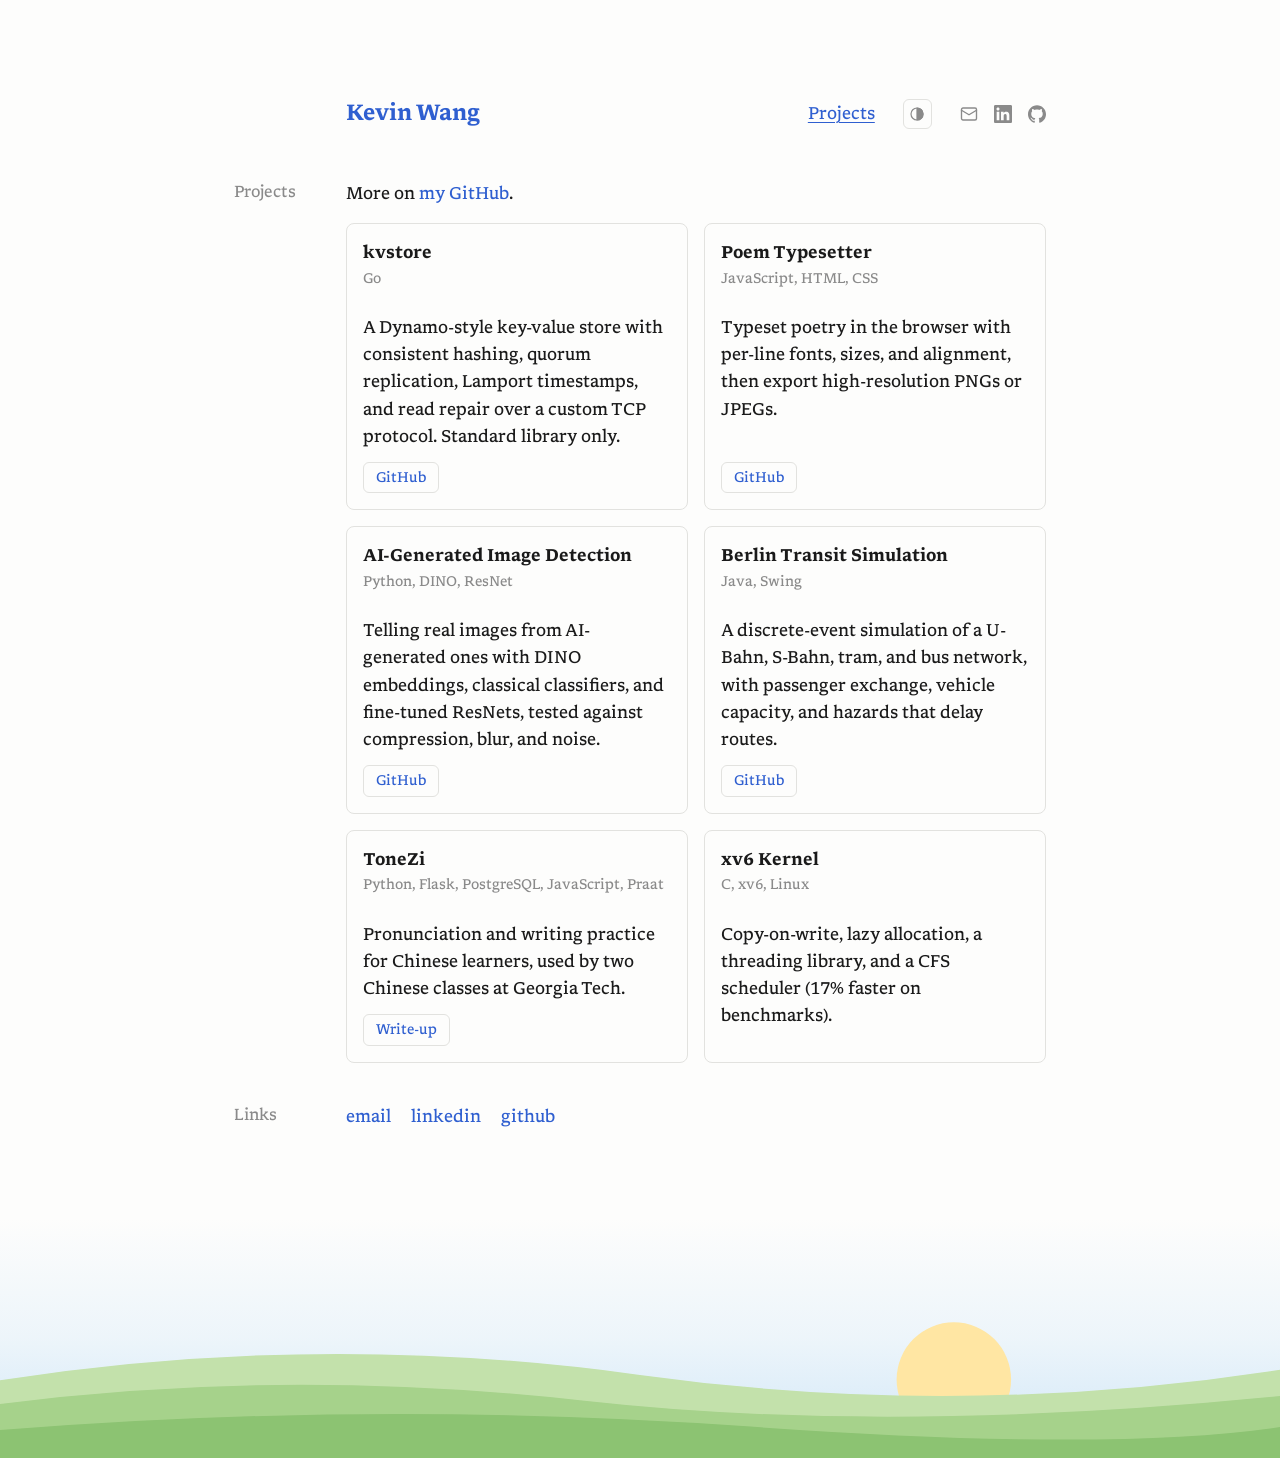
==== projects/index.html @ 03b76a8b "Add ToneZi project write-up page and link it from projects" ====
<!doctype html>
<html lang="en">
<head>
  <meta charset="utf-8">
  <meta name="viewport" content="width=device-width, initial-scale=1">
  <title>Projects · Kevin Wang</title>
  <meta name="description" content="Kevin Wang — CS + Math at Georgia Tech. Distributed systems, operating systems, and ML.">
  <link rel="preload" href="/fonts/Libron-Regular.ttf" as="font" type="font/ttf" crossorigin>
  <!-- Tab icon: sun in a sky, matching the scene at the bottom. script.js swaps it with the theme picker. -->
  <link rel="icon" type="image/svg+xml" href="/favicon-light.svg" media="(prefers-color-scheme: light)">
  <link rel="icon" type="image/svg+xml" href="/favicon-dark.svg" media="(prefers-color-scheme: dark)">
  <link rel="stylesheet" href="/style.css?v=14">
  <script>
    (function () {
      var t = null;
      try { t = localStorage.getItem("theme"); } catch (e) {}
      if (t !== "light" && t !== "dark") t = matchMedia("(prefers-color-scheme: dark)").matches ? "dark" : "light"; // auto
      document.documentElement.dataset.theme = t;
    })();
  </script>
  <!-- Umami analytics: replace YOUR-WEBSITE-ID with the ID from your Umami dashboard -->
  <script defer src="https://cloud.umami.is/script.js" data-website-id="YOUR-WEBSITE-ID"></script>
</head>
<body>
  <svg width="0" height="0" style="position:absolute" aria-hidden="true">
    <symbol id="icon-light" viewBox="0 0 24 24"><circle cx="12" cy="12" r="4"/><path d="M12 2v2M12 20v2M4.93 4.93l1.41 1.41M17.66 17.66l1.41 1.41M2 12h2M20 12h2M4.93 19.07l1.41-1.41M17.66 6.34l1.41-1.41"/></symbol>
    <symbol id="icon-dark" viewBox="0 0 24 24"><path d="M21 12.8A9 9 0 1 1 11.2 3a7 7 0 0 0 9.8 9.8z"/></symbol>
    <symbol id="icon-auto" viewBox="0 0 24 24"><circle cx="12" cy="12" r="9"/><path d="M12 3a9 9 0 0 1 0 18z" fill="currentColor"/></symbol>
    <symbol id="icon-check" viewBox="0 0 24 24"><path d="M20 6 9 17l-5-5"/></symbol>
  </svg>
  <main>
    <header>
      <h1><a href="/">Kevin Wang</a></h1>
      <div class="header-right">
        <a class="nav-link" href="/projects/" aria-current="page">Projects</a>
        <div class="theme-dropdown">
          <button type="button" class="theme-toggle" aria-haspopup="true" aria-expanded="false"
                  aria-controls="theme-menu" aria-label="Change theme" title="Change theme">
            <svg class="icon"><use href="#icon-auto"/></svg>
          </button>
          <ul id="theme-menu" class="theme-menu" hidden>
            <li><button type="button" data-theme-value="light" data-umami-event="theme-light">
              <svg class="icon"><use href="#icon-light"/></svg><span>Light</span><svg class="icon check"><use href="#icon-check"/></svg>
            </button></li>
            <li><button type="button" data-theme-value="dark" data-umami-event="theme-dark">
              <svg class="icon"><use href="#icon-dark"/></svg><span>Dark</span><svg class="icon check"><use href="#icon-check"/></svg>
            </button></li>
            <li><button type="button" data-theme-value="auto" data-umami-event="theme-auto">
              <svg class="icon"><use href="#icon-auto"/></svg><span>Auto</span><svg class="icon check"><use href="#icon-check"/></svg>
            </button></li>
          </ul>
        </div>
        <nav class="icons">
          <a href="mailto:kevinwanggtswe@gmail.com" aria-label="Email" data-umami-event="email">
            <svg viewBox="0 0 24 24" fill="none" stroke="currentColor" stroke-width="1.8" stroke-linecap="round" stroke-linejoin="round"><rect x="2" y="4" width="20" height="16" rx="2"/><path d="m22 7-10 6L2 7"/></svg>
          </a>
          <a href="https://linkedin.com/in/kevin-wang-gt" aria-label="LinkedIn" data-umami-event="linkedin">
            <svg viewBox="0 0 24 24" fill="currentColor"><path d="M20.447 20.452h-3.554v-5.569c0-1.328-.027-3.037-1.852-3.037-1.853 0-2.136 1.445-2.136 2.939v5.667H9.351V9h3.414v1.561h.046c.477-.705 1.637-1.548 3.37-1.548 3.601 0 4.267 2.37 4.267 4.892v6.255zM5.337 7.433c-1.144 0-2.063-.926-2.063-2.065 0-1.138.92-2.063 2.063-2.063 1.14 0 2.064.925 2.064 2.063 0 1.139-.925 2.065-2.064 2.065zm1.782 13.019H3.555V9h3.564v11.452zM22.225 0H1.771C.792 0 0 .774 0 1.729v20.542C0 23.227.792 24 1.771 24h20.451C23.2 24 24 23.227 24 22.271V1.729C24 .774 23.2 0 22.222 0h.003z"/></svg>
          </a>
          <a href="https://github.com/kevinw93" aria-label="GitHub" data-umami-event="github">
            <svg viewBox="0 0 24 24" fill="currentColor"><path d="M12 .297c-6.63 0-12 5.373-12 12 0 5.303 3.438 9.8 8.205 11.385.6.113.82-.258.82-.577 0-.285-.01-1.04-.015-2.04-3.338.724-4.042-1.61-4.042-1.61C4.422 18.07 3.633 17.7 3.633 17.7c-1.087-.744.084-.729.084-.729 1.205.084 1.838 1.236 1.838 1.236 1.07 1.835 2.809 1.305 3.495.998.108-.776.417-1.305.76-1.605-2.665-.3-5.466-1.332-5.466-5.93 0-1.31.465-2.38 1.235-3.22-.135-.303-.54-1.523.105-3.176 0 0 1.005-.322 3.3 1.23.96-.267 1.98-.399 3-.405 1.02.006 2.04.138 3 .405 2.28-1.552 3.285-1.23 3.285-1.23.645 1.653.24 2.873.12 3.176.765.84 1.23 1.91 1.23 3.22 0 4.61-2.805 5.625-5.475 5.92.42.36.81 1.096.81 2.22 0 1.606-.015 2.896-.015 3.286 0 .315.21.69.825.57C20.565 22.092 24 17.592 24 12.297c0-6.627-5.373-12-12-12"/></svg>
          </a>
        </nav>
      </div>
    </header>

    <section>
      <h2>Projects</h2>
      <div>
        <p>More on <a href="https://github.com/kevinw93">my GitHub</a>.</p>
        <!-- To add a project, copy one <article> block. Leave out the buttons line if there's no public repo. -->
        <div class="project-grid">
          <article class="project-card">
            <h3>kvstore</h3>
            <p class="tech">Go</p>
            <p>A Dynamo-style key-value store with consistent hashing, quorum replication, Lamport timestamps, and read repair over a custom TCP protocol. Standard library only.</p>
            <p class="buttons"><a class="button" href="https://github.com/kevinw93/kvstore">GitHub</a></p>
          </article>
          <article class="project-card">
            <h3>Poem Typesetter</h3>
            <p class="tech">JavaScript, HTML, CSS</p>
            <p>Typeset poetry in the browser with per-line fonts, sizes, and alignment, then export high-resolution PNGs or JPEGs.</p>
            <p class="buttons"><a class="button" href="https://github.com/kevinw93/poem-typesetter">GitHub</a></p>
          </article>
          <article class="project-card">
            <h3>AI-Generated Image Detection</h3>
            <p class="tech">Python, DINO, ResNet</p>
            <p>Telling real images from AI-generated ones with DINO embeddings, classical classifiers, and fine-tuned ResNets, tested against compression, blur, and noise.</p>
            <p class="buttons"><a class="button" href="https://github.com/kevinw93/ML4641">GitHub</a></p>
          </article>
          <article class="project-card">
            <h3>Berlin Transit Simulation</h3>
            <p class="tech">Java, Swing</p>
            <p>A discrete-event simulation of a U-Bahn, S-Bahn, tram, and bus network, with passenger exchange, vehicle capacity, and hazards that delay routes.</p>
            <p class="buttons"><a class="button" href="https://github.com/kevinw93/Berlin-Public-Transport-Simulation">GitHub</a></p>
          </article>
          <article class="project-card">
            <h3>ToneZi</h3>
            <p class="tech">Python, Flask, PostgreSQL, JavaScript, Praat</p>
            <p>Pronunciation and writing practice for Chinese learners, used by two Chinese classes at Georgia Tech.</p>
            <p class="buttons"><a class="button" href="/projects/tonezi/">Write-up</a></p>
          </article>
          <article class="project-card">
            <h3>xv6 Kernel</h3>
            <p class="tech">C, xv6, Linux</p>
            <p>Copy-on-write, lazy allocation, a threading library, and a CFS scheduler (17% faster on benchmarks).</p>
          </article>
        </div>
      </div>
    </section>

    <section>
      <h2>Links</h2>
      <p class="links">
        <a href="mailto:kevinwanggtswe@gmail.com" data-umami-event="email">email</a>
        <a href="https://linkedin.com/in/kevin-wang-gt" data-umami-event="linkedin">linkedin</a>
        <a href="https://github.com/kevinw93" data-umami-event="github">github</a>
      </p>
    </section>
  </main>

  <!-- Decorative pasture scene: hand-drawn with basic SVG shapes. The sky fades to transparent at the top. Colors come from CSS variables (--sky, --sun, etc.). -->
  <footer class="scene" aria-hidden="true">
    <svg viewBox="0 0 1440 260" preserveAspectRatio="xMidYMax slice">
      <defs>
        <linearGradient id="sky" x1="0" y1="0" x2="0" y2="1">
          <stop offset="0" style="stop-color: var(--sky)" stop-opacity="0"/>
          <stop offset="0.5" style="stop-color: var(--sky)" stop-opacity="0.35"/>
          <stop offset="1" style="stop-color: var(--sky)" stop-opacity="1"/>
        </linearGradient>
      </defs>
      <rect width="1440" height="260" fill="url(#sky)"/>
      <circle class="sun" cx="1060" cy="175" r="62"/>
      <path class="hill-back" d="M0 180 Q 360 120 720 170 T 1440 160 V260 H0 Z"/>
      <path class="hill-mid" d="M0 205 Q 320 160 660 198 T 1440 190 V260 H0 Z"/>
      <path class="hill-front" d="M0 232 Q 420 196 840 226 T 1440 222 V260 H0 Z"/>
    </svg>
    <p class="scene-quote"><span>Tomorrow to fresh woods, and pastures new.</span></p>
  </footer>

  <script src="/script.js?v=14"></script>
</body>
</html>
---- style.css ----
/* Libron by Nico Verbruggen, SIL Open Font License 1.1 (see fonts/OFL.txt) */
@font-face {
  font-family: "Libron";
  src: url("fonts/Libron-Regular.ttf") format("truetype");
  font-weight: 400; font-style: normal; font-display: swap;
}
@font-face {
  font-family: "Libron";
  src: url("fonts/Libron-Italic.ttf") format("truetype");
  font-weight: 400; font-style: italic; font-display: swap;
}
@font-face {
  font-family: "Libron";
  src: url("fonts/Libron-Bold.ttf") format("truetype");
  font-weight: 700; font-style: normal; font-display: swap;
}

:root {
  --bg: #fdfdfc;
  --fg: #1a1a1a;
  --muted: #8a8a8a;
  --accent: #2f5fd0;
  --border: #e2e2df;
  --hover: #f1f1ee;
  --sky: #cfe6f7;
  --sun: #ffe6a3;
  --hill-1: #c3e1ab;
  --hill-2: #a6d28b;
  --hill-3: #8cc372;
  --quote: #ffffff;
  --label-w: 7rem;
}

/* dark theme: set by the toggle (data-theme), or by the system setting if JS is off */
:root[data-theme="dark"] {
  --bg: #111;
  --fg: #e6e6e6;
  --muted: #777;
  --accent: #8aa8ff;
  --border: #2c2c2c;
  --hover: #1c1c1c;
  --sky: #1d2b47;
  --sun: #e8e3c8;
  --hill-1: #2c4630;
  --hill-2: #253e29;
  --hill-3: #1f3522;
  --quote: #e6e6e6;
}
@media (prefers-color-scheme: dark) {
  :root:not([data-theme]) {
    --bg: #111;
    --fg: #e6e6e6;
    --muted: #777;
    --accent: #8aa8ff;
    --border: #2c2c2c;
    --hover: #1c1c1c;
    --sky: #1d2b47;
    --sun: #e8e3c8;
    --hill-1: #2c4630;
    --hill-2: #253e29;
    --hill-3: #1f3522;
    --quote: #e6e6e6;
  }
}
:root[data-theme="dark"] { color-scheme: dark; }

* { box-sizing: border-box; margin: 0; padding: 0; }

body {
  background: var(--bg);
  color: var(--fg);
  font: 17px/1.6 "Libron", Georgia, serif;
  -webkit-font-smoothing: antialiased;
}

main {
  max-width: 860px;
  margin: 0 auto;
  padding: 6rem 1.5rem;
}

header {
  display: flex;
  justify-content: space-between;
  align-items: center;
  margin-bottom: 3rem;
  padding-left: var(--label-w);
}

.header-right { display: flex; align-items: center; gap: 1.75rem; }

/* theme picker: bordered icon button + Light / Dark / Auto menu */
.theme-dropdown { position: relative; display: flex; }
.icon {
  width: 16px; height: 16px;
  fill: none; stroke: currentColor; stroke-width: 1.8;
  stroke-linecap: round; stroke-linejoin: round;
  flex-shrink: 0;
}
.theme-toggle {
  display: flex;
  align-items: center;
  padding: 0.35rem;
  background: none;
  color: var(--muted);
  border: 1px solid var(--border);
  border-radius: 6px;
  cursor: pointer;
}
.theme-toggle:hover, .theme-toggle[aria-expanded="true"] { color: var(--fg); background: var(--hover); }
.theme-menu {
  position: absolute;
  right: 0;
  top: calc(100% + 0.4rem);
  z-index: 10;
  min-width: 8.5rem;
  padding: 0.25rem;
  list-style: none;
  background: var(--bg);
  border: 1px solid var(--border);
  border-radius: 8px;
  box-shadow: 0 6px 16px rgba(0, 0, 0, 0.12);
}
.theme-menu li + li { margin-top: 0; }
.theme-menu button {
  display: flex;
  align-items: center;
  gap: 0.6rem;
  width: 100%;
  padding: 0.4rem 0.6rem;
  background: none;
  color: var(--fg);
  border: 0;
  border-radius: 6px;
  font: inherit;
  font-size: 0.95rem;
  text-align: left;
  cursor: pointer;
}
.theme-menu button:hover { background: var(--hover); }
.theme-menu button[aria-pressed="true"] { font-weight: 700; }
.theme-menu .check { margin-left: auto; visibility: hidden; }
.theme-menu button[aria-pressed="true"] .check { visibility: visible; }
:root:not([data-theme]) .theme-dropdown { display: none; } /* no JS: hide the picker */

.icons { display: flex; gap: 1rem; }
.icons a { color: var(--muted); display: flex; }
.icons a:hover { color: var(--fg); }
.icons svg { width: 18px; height: 18px; }

h1 { font-size: 1.4rem; font-weight: 700; }

section {
  display: grid;
  grid-template-columns: var(--label-w) 1fr;
  margin-bottom: 2.5rem;
}

h2 {
  font-size: 1rem;
  font-weight: 400;
  color: var(--muted);
}

ul { list-style: none; }
li + li { margin-top: 1.1rem; }

.row {
  display: flex;
  justify-content: space-between;
  gap: 1rem;
}

b { font-weight: 700; }

.date {
  color: var(--muted);
  white-space: nowrap;
}

li p { color: var(--muted); }

a {
  color: var(--accent);
  text-decoration: none;
}
a:hover { text-decoration: underline; }

.links a + a { margin-left: 1rem; }

/* header: name + Projects link use the link color */
h1 a, .nav-link { color: var(--accent); }
.nav-link[aria-current="page"] { text-decoration: underline; text-underline-offset: 3px; }

/* projects page */
.project-grid {
  display: grid;
  grid-template-columns: repeat(auto-fill, minmax(14rem, 1fr));
  gap: 1rem;
  margin-top: 1rem;
}
.project-card {
  display: flex;
  flex-direction: column;
  padding: 1rem;
  border: 1px solid var(--border);
  border-radius: 8px;
}
.project-card h3 { font-size: 1.05rem; }
.project-card .tech { color: var(--muted); font-size: 0.9rem; margin: 0 0 0.5rem; }
.project-card .buttons { margin-top: auto; padding-top: 0.75rem; }
.button {
  display: inline-block;
  padding: 0.2rem 0.75rem;
  border: 1px solid var(--border);
  border-radius: 6px;
  font-size: 0.9rem;
}
.button:hover { background: var(--hover); text-decoration: none; }

/* expandable work experiences: click the row, body slides open */
.exps .exp + .exp { margin-top: 0.4rem; }
.exp-head {
  display: block;
  width: calc(100% + 1.2rem);
  margin: 0 -0.6rem;
  padding: 0.5rem 0.6rem;
  font: inherit;
  color: inherit;
  text-align: left;
  background: none;
  border: 0;
  border-radius: 6px;
  cursor: pointer;
  transition: background-color 0.2s ease;
}
.exp-head:hover { background: var(--hover); }
/* company logos: just outside the row's right edge, so dates and arrows stay aligned with Research */
.exp { position: relative; }
.exp-logo {
  position: absolute;
  top: calc(0.5rem + 7px); /* centered on the two-line row header */
  left: calc(100% + 1.25rem);
  width: 2.5rem;
  height: 2.5rem;
  padding: 3px;
  object-fit: contain;
  background: #fff;
  border: 1px solid var(--border);
  border-radius: 8px;
}
.exp-logo[src$="aws.png"] { padding: 0; object-fit: cover; } /* the AWS icon has its own grey background */
/* not enough room beside the column: put the logo inside the row instead */
@media (max-width: 1000px) {
  .exp-head:has(.exp-logo) { display: grid; grid-template-columns: 1fr auto; align-items: center; gap: 1rem; }
  .exp-logo { position: static; }
}
.exp-head:focus-visible { outline: 2px solid var(--accent); outline-offset: 2px; }
.exp-title {
  display: flex;
  justify-content: space-between;
  align-items: center;
  gap: 1rem;
  color: var(--muted);
}
.exp-head:hover .exp-title { color: var(--fg); }
.chev {
  width: 22px; height: 22px; flex-shrink: 0;
  fill: none; stroke: var(--accent); stroke-width: 2.2; stroke-linecap: round; stroke-linejoin: round;
  transition: transform 0.3s ease;
}
.exp-head[aria-expanded="true"] .chev { transform: rotate(180deg); }
.exp-body {
  display: grid;
  grid-template-rows: 0fr;
  opacity: 0;
  transition: grid-template-rows 0.35s ease, opacity 0.35s ease;
}
.exp-body > div { overflow: hidden; }
.exp-body p { padding-top: 0.75rem; color: var(--fg); }
section:has(.exps) h2 { padding-top: 0.5rem; } /* line up with the padded rows */
.exp-body p + p { margin-top: 0; }
.exp-head[aria-expanded="true"] + .exp-body { grid-template-rows: 1fr; opacity: 1; }
.exp-body > div > :last-child { padding-bottom: 0.5rem; }
:root:not([data-theme]) .exp-body { grid-template-rows: 1fr; opacity: 1; } /* no JS: show everything */
:root:not([data-theme]) .chev { display: none; }
@media (prefers-reduced-motion: reduce) {
  .exp-body, .chev { transition: none; }
}

/* pasture scene at the bottom of every page */
body { min-height: 100vh; display: flex; flex-direction: column; }
main { flex: 1; width: 100%; }
.scene { position: relative; display: block; height: 240px; margin-top: -3rem; pointer-events: none; }
.scene svg { display: block; width: 100%; height: 100%; }
.scene .sun { fill: var(--sun); }
.scene .hill-back { fill: var(--hill-1); }
.scene .hill-mid { fill: var(--hill-2); }
.scene .hill-front { fill: var(--hill-3); }
/* Milton, "Lycidas": hidden until you hover the bottom strip of the hills.
   The text sits under the front hill's peak (x = 458 of the 1440-wide viewBox).
   The SVG uses "xMidYMax slice", so that point is at min(31.81%, 50% - 242px);
   max(11rem, ...) keeps it on screen on phones, where the peak is cropped off. */
.scene-quote {
  position: absolute;
  inset: auto 0 0 0;
  height: 2.75rem;
  pointer-events: auto;
}
.scene-quote span {
  position: absolute;
  top: 50%;
  left: max(11rem, min(31.81%, calc(50% - 242px)));
  transform: translate(-50%, -50%);
  white-space: nowrap;
  font-style: italic;
  color: var(--quote);
  opacity: 0;
  transition: opacity 0.8s ease;
}
.scene-quote:hover span { opacity: 0.35; }
@media (prefers-reduced-motion: reduce) { .scene-quote span { transition: none; } }

/* Small Zeus2Q: his head bobs up from behind "System Technology Works" when you hover that row.
   .peek-window clips him at the top of the text, so he looks like he's behind it. */
.exp-head { isolation: isolate; } /* keeps Zeus above the row's hover background but behind its text */
.peek { position: relative; }
.peek-window {
  position: absolute;
  right: 0.9em;
  bottom: 62%;
  width: 72px;
  height: 32px;
  overflow: hidden;
  z-index: -1;
  pointer-events: none;
}
.peek-window img {
  display: block;
  width: 72px;
  transform: translateY(32px);
  transition: transform 0.45s cubic-bezier(.3, 1.4, .5, 1);
}
.exp-head:hover .peek-window img,
.exp-head:focus-visible .peek-window img { transform: translateY(1px) rotate(-6deg); }

/* Big Zeus2Q: leans out from the left edge of the expanded paragraphs whenever they're open.
   .robot-window spans the text's height and ends at its left edge, so he's clipped there.
   It lives inside .exp-body, so he fades in and out with the text. */
.exp-body { position: relative; }
.robot-window {
  position: absolute;
  top: 0.75rem;
  bottom: 0;
  right: calc(100% + 6px); /* small gap before the text */
  width: 110px;
  overflow: hidden;
  pointer-events: none;
  /* fade him out toward the text instead of a hard edge */
  -webkit-mask-image: linear-gradient(to right, #000 62%, transparent 100%);
  mask-image: linear-gradient(to right, #000 62%, transparent 100%);
}
.robot-window img {
  position: absolute;
  top: 0;
  left: 0;
  width: 200px;
  max-width: none;
  transform: translateX(110px);
  transform-origin: 60% 30%;
  transition: transform 0.6s cubic-bezier(.3, 1.3, .5, 1) 0.1s;
}
.exp-head[aria-expanded="true"] + .exp-body .robot-window img { transform: translateX(-12px) rotate(-8deg); }
:root:not([data-theme]) .robot-window img { transform: translateX(-12px) rotate(-8deg); } /* no JS: text is open */
@media (max-width: 560px) { .robot-window { display: none; } } /* no room left of the text on phones */
@media (prefers-reduced-motion: reduce) { .peek-window img, .robot-window img { transition: none; } }

@media (max-width: 560px) {
  main { padding: 3rem 1.25rem; }
  header { padding-left: 0; }
  section { grid-template-columns: 1fr; }
  h2 { margin-bottom: 0.5rem; }
}

section p + p { margin-top: 1rem; }
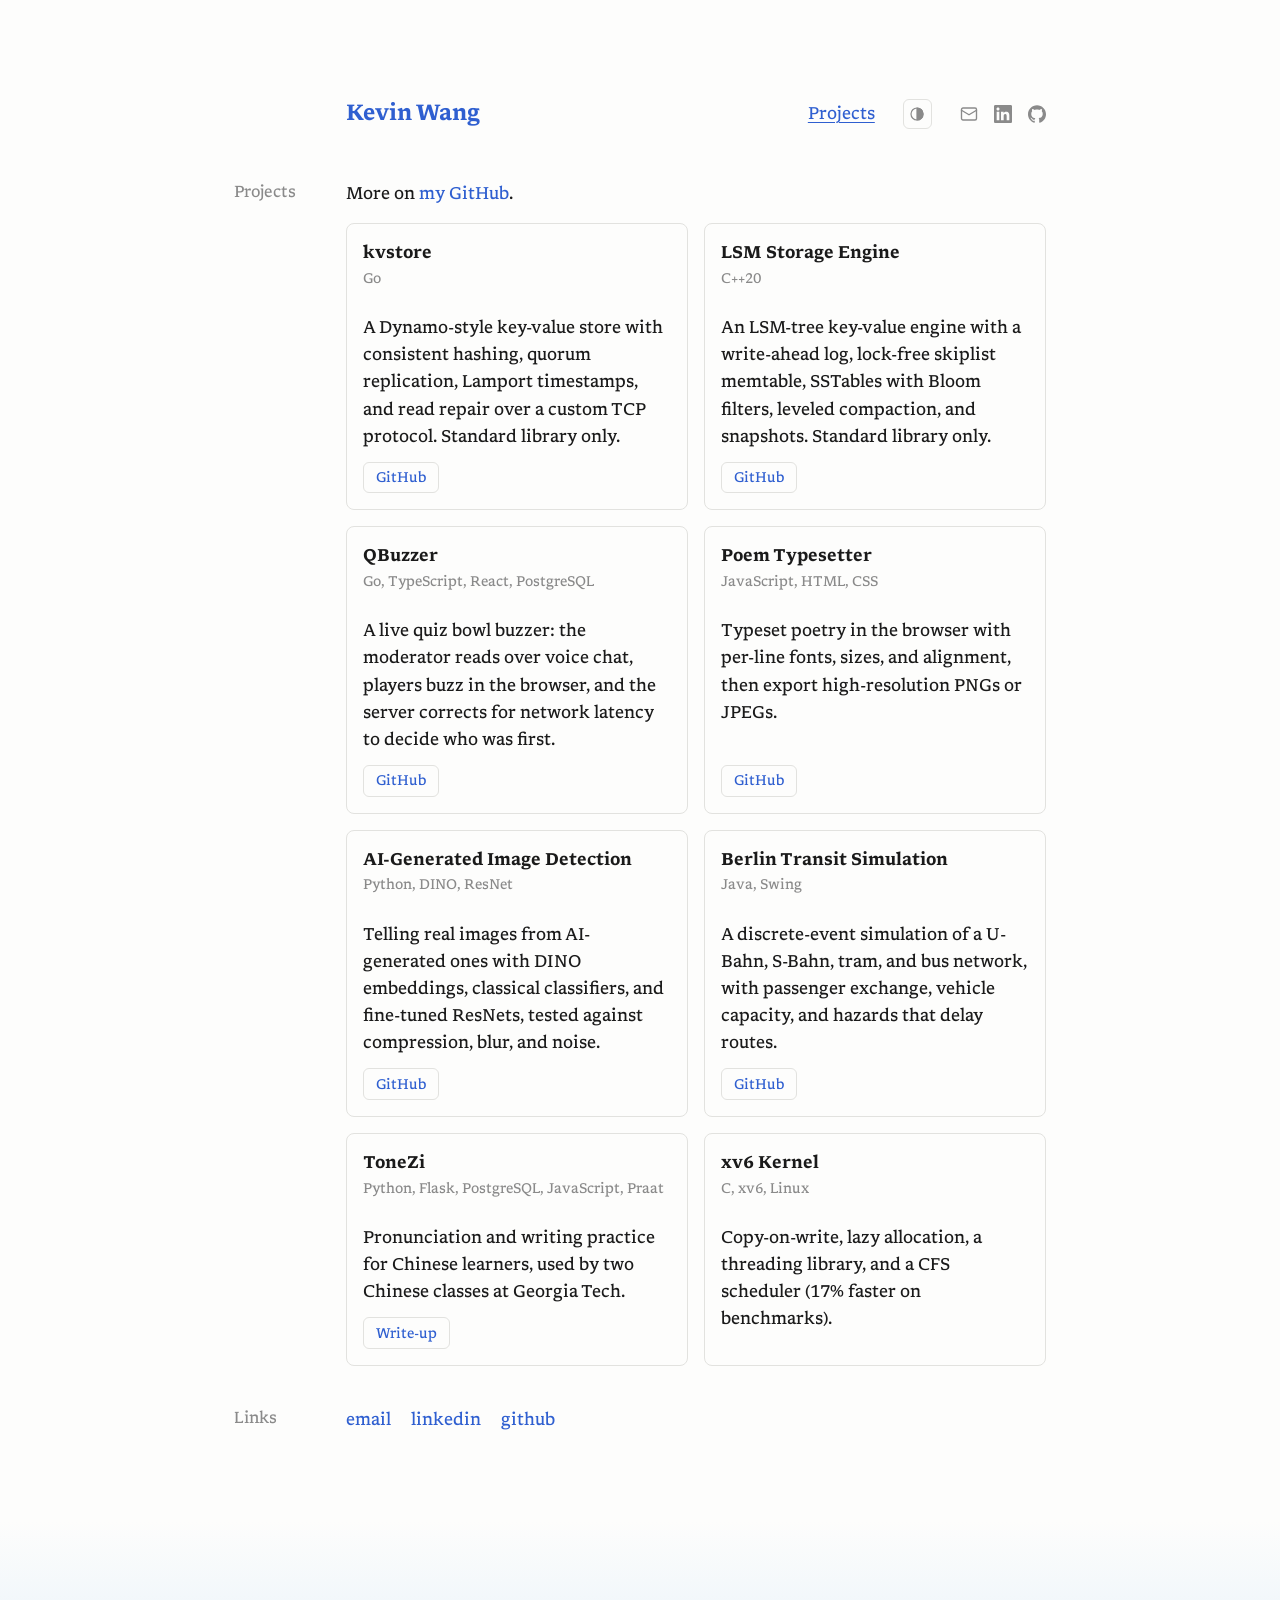
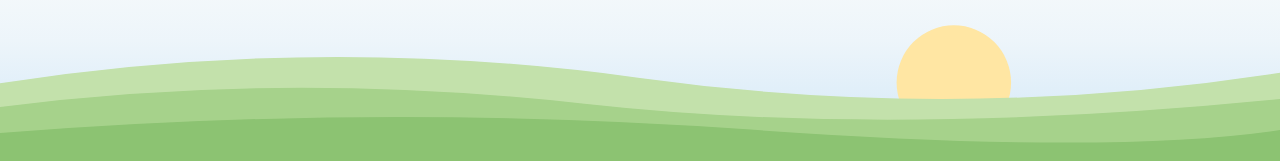
==== commit 24d6458c: "Add LSM engine and QBuzzer projects, final Robotarium text, remove footer quote" ====
--- a/projects/index.html
+++ b/projects/index.html
@@ -9,7 +9,7 @@
   <!-- Tab icon: sun in a sky, matching the scene at the bottom. script.js swaps it with the theme picker. -->
   <link rel="icon" type="image/svg+xml" href="/favicon-light.svg" media="(prefers-color-scheme: light)">
   <link rel="icon" type="image/svg+xml" href="/favicon-dark.svg" media="(prefers-color-scheme: dark)">
-  <link rel="stylesheet" href="/style.css?v=14">
+  <link rel="stylesheet" href="/style.css?v=15">
   <script>
     (function () {
       var t = null;
@@ -77,6 +77,18 @@
             <p class="buttons"><a class="button" href="https://github.com/kevinw93/kvstore">GitHub</a></p>
           </article>
           <article class="project-card">
+            <h3>LSM Storage Engine</h3>
+            <p class="tech">C++20</p>
+            <p>An LSM-tree key-value engine with a write-ahead log, lock-free skiplist memtable, SSTables with Bloom filters, leveled compaction, and snapshots. Standard library only.</p>
+            <p class="buttons"><a class="button" href="https://github.com/kevinw93/lsm-database">GitHub</a></p>
+          </article>
+          <article class="project-card">
+            <h3>QBuzzer</h3>
+            <p class="tech">Go, TypeScript, React, PostgreSQL</p>
+            <p>A live quiz bowl buzzer: the moderator reads over voice chat, players buzz in the browser, and the server corrects for network latency to decide who was first.</p>
+            <p class="buttons"><a class="button" href="https://github.com/kevinw93/QBuzzer">GitHub</a></p>
+          </article>
+          <article class="project-card">
             <h3>Poem Typesetter</h3>
             <p class="tech">JavaScript, HTML, CSS</p>
             <p>Typeset poetry in the browser with per-line fonts, sizes, and alignment, then export high-resolution PNGs or JPEGs.</p>
@@ -135,9 +147,8 @@
       <path class="hill-mid" d="M0 205 Q 320 160 660 198 T 1440 190 V260 H0 Z"/>
       <path class="hill-front" d="M0 232 Q 420 196 840 226 T 1440 222 V260 H0 Z"/>
     </svg>
-    <p class="scene-quote"><span>Tomorrow to fresh woods, and pastures new.</span></p>
   </footer>
 
-  <script src="/script.js?v=14"></script>
+  <script src="/script.js?v=15"></script>
 </body>
 </html>
--- a/style.css
+++ b/style.css
@@ -27,7 +27,6 @@
   --hill-1: #c3e1ab;
   --hill-2: #a6d28b;
   --hill-3: #8cc372;
-  --quote: #ffffff;
   --label-w: 7rem;
 }
 
@@ -44,7 +43,6 @@
   --hill-1: #2c4630;
   --hill-2: #253e29;
   --hill-3: #1f3522;
-  --quote: #e6e6e6;
 }
 @media (prefers-color-scheme: dark) {
   :root:not([data-theme]) {
@@ -59,12 +57,17 @@
     --hill-1: #2c4630;
     --hill-2: #253e29;
     --hill-3: #1f3522;
-    --quote: #e6e6e6;
   }
 }
 :root[data-theme="dark"] { color-scheme: dark; }
 
 * { box-sizing: border-box; margin: 0; padding: 0; }
+
+/* Overscroll ("rubber band") areas show the root element's background, not the body's.
+   script.js adds .overscroll-bottom near the bottom of the page so dragging past the hills
+   reveals more green instead of the page color. */
+html { background-color: var(--bg); }
+html.overscroll-bottom { background-color: var(--hill-3); }
 
 body {
   background: var(--bg);
@@ -291,35 +294,12 @@
 /* pasture scene at the bottom of every page */
 body { min-height: 100vh; display: flex; flex-direction: column; }
 main { flex: 1; width: 100%; }
-.scene { position: relative; display: block; height: 240px; margin-top: -3rem; pointer-events: none; }
+.scene { display: block; height: 240px; margin-top: -3rem; pointer-events: none; }
 .scene svg { display: block; width: 100%; height: 100%; }
 .scene .sun { fill: var(--sun); }
 .scene .hill-back { fill: var(--hill-1); }
 .scene .hill-mid { fill: var(--hill-2); }
 .scene .hill-front { fill: var(--hill-3); }
-/* Milton, "Lycidas": hidden until you hover the bottom strip of the hills.
-   The text sits under the front hill's peak (x = 458 of the 1440-wide viewBox).
-   The SVG uses "xMidYMax slice", so that point is at min(31.81%, 50% - 242px);
-   max(11rem, ...) keeps it on screen on phones, where the peak is cropped off. */
-.scene-quote {
-  position: absolute;
-  inset: auto 0 0 0;
-  height: 2.75rem;
-  pointer-events: auto;
-}
-.scene-quote span {
-  position: absolute;
-  top: 50%;
-  left: max(11rem, min(31.81%, calc(50% - 242px)));
-  transform: translate(-50%, -50%);
-  white-space: nowrap;
-  font-style: italic;
-  color: var(--quote);
-  opacity: 0;
-  transition: opacity 0.8s ease;
-}
-.scene-quote:hover span { opacity: 0.35; }
-@media (prefers-reduced-motion: reduce) { .scene-quote span { transition: none; } }
 
 /* Small Zeus2Q: his head bobs up from behind "System Technology Works" when you hover that row.
    .peek-window clips him at the top of the text, so he looks like he's behind it. */
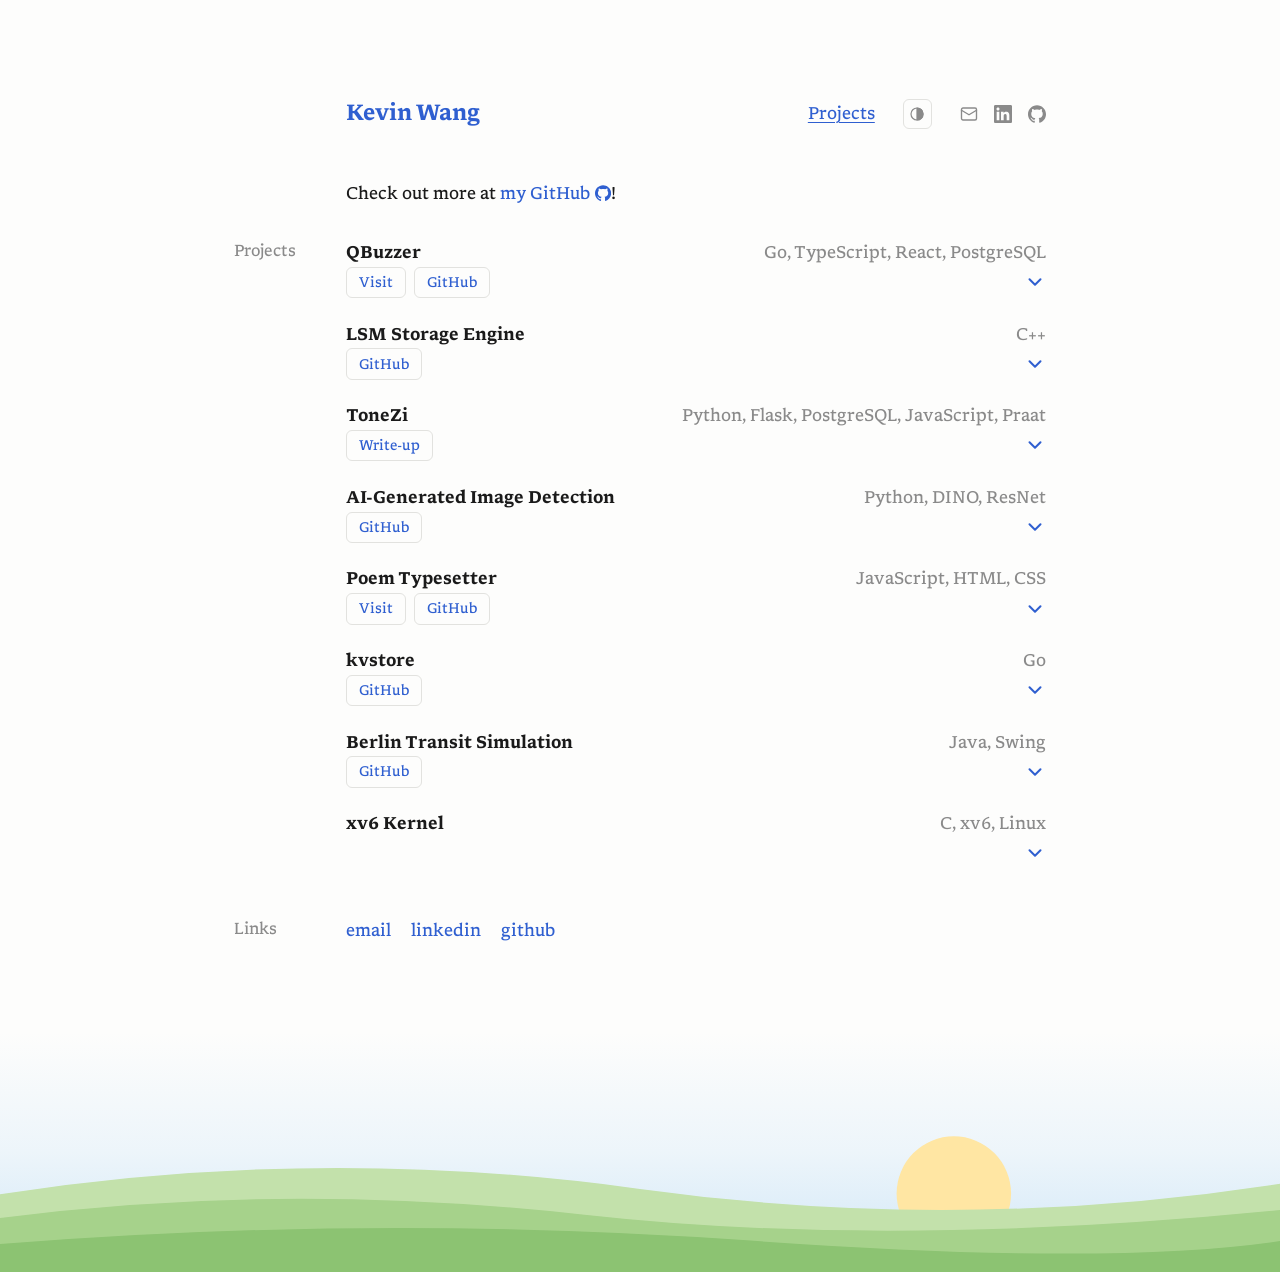
==== commit 2fbb44e0: "Projects page as expandable rows; host Poem Typesetter; QBuzzer live link - Projects use the same ex" ====
--- a/projects/index.html
+++ b/projects/index.html
@@ -9,7 +9,7 @@
   <!-- Tab icon: sun in a sky, matching the scene at the bottom. script.js swaps it with the theme picker. -->
   <link rel="icon" type="image/svg+xml" href="/favicon-light.svg" media="(prefers-color-scheme: light)">
   <link rel="icon" type="image/svg+xml" href="/favicon-dark.svg" media="(prefers-color-scheme: dark)">
-  <link rel="stylesheet" href="/style.css?v=15">
+  <link rel="stylesheet" href="/style.css?v=17">
   <script>
     (function () {
       var t = null;
@@ -64,60 +64,126 @@
       </div>
     </header>
 
+    <p class="page-intro">Check out more at <a class="gh-link" href="https://github.com/kevinw93" target="_blank" rel="noopener" data-umami-event="github">my GitHub<svg viewBox="0 0 24 24" fill="currentColor" aria-hidden="true"><path d="M12 .297c-6.63 0-12 5.373-12 12 0 5.303 3.438 9.8 8.205 11.385.6.113.82-.258.82-.577 0-.285-.01-1.04-.015-2.04-3.338.724-4.042-1.61-4.042-1.61C4.422 18.07 3.633 17.7 3.633 17.7c-1.087-.744.084-.729.084-.729 1.205.084 1.838 1.236 1.838 1.236 1.07 1.835 2.809 1.305 3.495.998.108-.776.417-1.305.76-1.605-2.665-.3-5.466-1.332-5.466-5.93 0-1.31.465-2.38 1.235-3.22-.135-.303-.54-1.523.105-3.176 0 0 1.005-.322 3.3 1.23.96-.267 1.98-.399 3-.405 1.02.006 2.04.138 3 .405 2.28-1.552 3.285-1.23 3.285-1.23.645 1.653.24 2.873.12 3.176.765.84 1.23 1.91 1.23 3.22 0 4.61-2.805 5.625-5.475 5.92.42.36.81 1.096.81 2.22 0 1.606-.015 2.896-.015 3.286 0 .315.21.69.825.57C20.565 22.092 24 17.592 24 12.297c0-6.627-5.373-12-12-12"/></svg></a>!</p>
+
     <section>
       <h2>Projects</h2>
       <div>
-        <p>More on <a href="https://github.com/kevinw93">my GitHub</a>.</p>
-        <!-- To add a project, copy one <article> block. Leave out the buttons line if there's no public repo. -->
-        <div class="project-grid">
-          <article class="project-card">
-            <h3>kvstore</h3>
-            <p class="tech">Go</p>
-            <p>A Dynamo-style key-value store with consistent hashing, quorum replication, Lamport timestamps, and read repair over a custom TCP protocol. Standard library only.</p>
-            <p class="buttons"><a class="button" href="https://github.com/kevinw93/kvstore">GitHub</a></p>
-          </article>
-          <article class="project-card">
-            <h3>LSM Storage Engine</h3>
-            <p class="tech">C++20</p>
-            <p>An LSM-tree key-value engine with a write-ahead log, lock-free skiplist memtable, SSTables with Bloom filters, leveled compaction, and snapshots. Standard library only.</p>
-            <p class="buttons"><a class="button" href="https://github.com/kevinw93/lsm-database">GitHub</a></p>
-          </article>
-          <article class="project-card">
-            <h3>QBuzzer</h3>
-            <p class="tech">Go, TypeScript, React, PostgreSQL</p>
-            <p>A live quiz bowl buzzer: the moderator reads over voice chat, players buzz in the browser, and the server corrects for network latency to decide who was first.</p>
-            <p class="buttons"><a class="button" href="https://github.com/kevinw93/QBuzzer">GitHub</a></p>
-          </article>
-          <article class="project-card">
-            <h3>Poem Typesetter</h3>
-            <p class="tech">JavaScript, HTML, CSS</p>
-            <p>Typeset poetry in the browser with per-line fonts, sizes, and alignment, then export high-resolution PNGs or JPEGs.</p>
-            <p class="buttons"><a class="button" href="https://github.com/kevinw93/poem-typesetter">GitHub</a></p>
-          </article>
-          <article class="project-card">
-            <h3>AI-Generated Image Detection</h3>
-            <p class="tech">Python, DINO, ResNet</p>
-            <p>Telling real images from AI-generated ones with DINO embeddings, classical classifiers, and fine-tuned ResNets, tested against compression, blur, and noise.</p>
-            <p class="buttons"><a class="button" href="https://github.com/kevinw93/ML4641">GitHub</a></p>
-          </article>
-          <article class="project-card">
-            <h3>Berlin Transit Simulation</h3>
-            <p class="tech">Java, Swing</p>
-            <p>A discrete-event simulation of a U-Bahn, S-Bahn, tram, and bus network, with passenger exchange, vehicle capacity, and hazards that delay routes.</p>
-            <p class="buttons"><a class="button" href="https://github.com/kevinw93/Berlin-Public-Transport-Simulation">GitHub</a></p>
-          </article>
-          <article class="project-card">
-            <h3>ToneZi</h3>
-            <p class="tech">Python, Flask, PostgreSQL, JavaScript, Praat</p>
-            <p>Pronunciation and writing practice for Chinese learners, used by two Chinese classes at Georgia Tech.</p>
-            <p class="buttons"><a class="button" href="/projects/tonezi/">Write-up</a></p>
-          </article>
-          <article class="project-card">
-            <h3>xv6 Kernel</h3>
-            <p class="tech">C, xv6, Linux</p>
-            <p>Copy-on-write, lazy allocation, a threading library, and a CFS scheduler (17% faster on benchmarks).</p>
-          </article>
-        </div>
+        <!-- To add a project, copy one <li class="exp proj"> block. Links go in .proj-links and stay visible when collapsed. -->
+        <ul class="exps">
+          <li class="exp proj">
+            <div class="proj-head">
+              <button type="button" class="exp-head" aria-expanded="false" aria-controls="proj-2">
+                <span class="row"><span><b>QBuzzer</b></span><span class="date">Go, TypeScript, React, PostgreSQL</span></span>
+                <span class="exp-title"><span></span><svg class="chev" viewBox="0 0 24 24" aria-hidden="true"><path d="m6 9 6 6 6-6"/></svg></span>
+              </button>
+              <span class="proj-links"><a class="button" href="https://qbuzzer-kevinw93.fly.dev/" data-umami-event="qbuzzer-visit">Visit</a><a class="button" href="https://github.com/kevinw93/QBuzzer">GitHub</a></span>
+            </div>
+            <div class="exp-body" id="proj-2">
+              <div>
+                <p>A live quiz bowl buzzer: the moderator reads over voice chat, players buzz in the browser, and the server corrects for network latency to decide who was first.</p>
+              </div>
+            </div>
+          </li>
+          <li class="exp proj">
+            <div class="proj-head">
+              <button type="button" class="exp-head" aria-expanded="false" aria-controls="proj-1">
+                <span class="row"><span><b>LSM Storage Engine</b></span><span class="date">C++</span></span>
+                <span class="exp-title"><span></span><svg class="chev" viewBox="0 0 24 24" aria-hidden="true"><path d="m6 9 6 6 6-6"/></svg></span>
+              </button>
+              <span class="proj-links"><a class="button" href="https://github.com/kevinw93/lsm-database">GitHub</a></span>
+            </div>
+            <div class="exp-body" id="proj-1">
+              <div>
+                <p>An LSM-tree key-value engine with a write-ahead log, lock-free skiplist memtable, SSTables with Bloom filters, leveled compaction, and snapshots. Standard library only.</p>
+              </div>
+            </div>
+          </li>
+          <li class="exp proj">
+            <div class="proj-head">
+              <button type="button" class="exp-head" aria-expanded="false" aria-controls="proj-6">
+                <span class="row"><span><b>ToneZi</b></span><span class="date">Python, Flask, PostgreSQL, JavaScript, Praat</span></span>
+                <span class="exp-title"><span></span><svg class="chev" viewBox="0 0 24 24" aria-hidden="true"><path d="m6 9 6 6 6-6"/></svg></span>
+              </button>
+              <span class="proj-links"><a class="button" href="/projects/tonezi/">Write-up</a></span>
+            </div>
+            <div class="exp-body" id="proj-6">
+              <div>
+                <p>Pronunciation and writing practice for Chinese learners, used by two Chinese classes at Georgia Tech.</p>
+              </div>
+            </div>
+          </li>
+          <li class="exp proj">
+            <div class="proj-head">
+              <button type="button" class="exp-head" aria-expanded="false" aria-controls="proj-4">
+                <span class="row"><span><b>AI-Generated Image Detection</b></span><span class="date">Python, DINO, ResNet</span></span>
+                <span class="exp-title"><span></span><svg class="chev" viewBox="0 0 24 24" aria-hidden="true"><path d="m6 9 6 6 6-6"/></svg></span>
+              </button>
+              <span class="proj-links"><a class="button" href="https://github.com/kevinw93/ML4641">GitHub</a></span>
+            </div>
+            <div class="exp-body" id="proj-4">
+              <div>
+                <p>Telling real images from AI-generated ones with DINO embeddings, classical classifiers, and fine-tuned ResNets, tested against compression, blur, and noise.</p>
+              </div>
+            </div>
+          </li>
+          <li class="exp proj">
+            <div class="proj-head">
+              <button type="button" class="exp-head" aria-expanded="false" aria-controls="proj-3">
+                <span class="row"><span><b>Poem Typesetter</b></span><span class="date">JavaScript, HTML, CSS</span></span>
+                <span class="exp-title"><span></span><svg class="chev" viewBox="0 0 24 24" aria-hidden="true"><path d="m6 9 6 6 6-6"/></svg></span>
+              </button>
+              <span class="proj-links"><a class="button" href="/projects/poem-typesetter/" data-umami-event="poem-typesetter-open">Visit</a><a class="button" href="https://github.com/kevinw93/poem-typesetter">GitHub</a></span>
+            </div>
+            <div class="exp-body" id="proj-3">
+              <div>
+                <p>Typeset poetry in the browser with per-line fonts, sizes, and alignment, then export high-resolution PNGs or JPEGs.</p>
+              </div>
+            </div>
+          </li>
+          <li class="exp proj">
+            <div class="proj-head">
+              <button type="button" class="exp-head" aria-expanded="false" aria-controls="proj-0">
+                <span class="row"><span><b>kvstore</b></span><span class="date">Go</span></span>
+                <span class="exp-title"><span></span><svg class="chev" viewBox="0 0 24 24" aria-hidden="true"><path d="m6 9 6 6 6-6"/></svg></span>
+              </button>
+              <span class="proj-links"><a class="button" href="https://github.com/kevinw93/kvstore">GitHub</a></span>
+            </div>
+            <div class="exp-body" id="proj-0">
+              <div>
+                <p>A Dynamo-style key-value store with consistent hashing, quorum replication, Lamport timestamps, and read repair over a custom TCP protocol. Standard library only.</p>
+              </div>
+            </div>
+          </li>
+          <li class="exp proj">
+            <div class="proj-head">
+              <button type="button" class="exp-head" aria-expanded="false" aria-controls="proj-5">
+                <span class="row"><span><b>Berlin Transit Simulation</b></span><span class="date">Java, Swing</span></span>
+                <span class="exp-title"><span></span><svg class="chev" viewBox="0 0 24 24" aria-hidden="true"><path d="m6 9 6 6 6-6"/></svg></span>
+              </button>
+              <span class="proj-links"><a class="button" href="https://github.com/kevinw93/Berlin-Public-Transport-Simulation">GitHub</a></span>
+            </div>
+            <div class="exp-body" id="proj-5">
+              <div>
+                <p>A discrete-event simulation of a U-Bahn, S-Bahn, tram, and bus network, with passenger exchange, vehicle capacity, and hazards that delay routes.</p>
+              </div>
+            </div>
+          </li>
+          <li class="exp proj">
+            <div class="proj-head">
+              <button type="button" class="exp-head" aria-expanded="false" aria-controls="proj-7">
+                <span class="row"><span><b>xv6 Kernel</b></span><span class="date">C, xv6, Linux</span></span>
+                <span class="exp-title"><span></span><svg class="chev" viewBox="0 0 24 24" aria-hidden="true"><path d="m6 9 6 6 6-6"/></svg></span>
+              </button>
+              <span class="proj-links"></span>
+            </div>
+            <div class="exp-body" id="proj-7">
+              <div>
+                <p>Copy-on-write, lazy allocation, a threading library, and a CFS scheduler (17% faster on benchmarks).</p>
+              </div>
+            </div>
+          </li>
+        </ul>
       </div>
     </section>
 
@@ -149,6 +215,6 @@
     </svg>
   </footer>
 
-  <script src="/script.js?v=15"></script>
+  <script src="/script.js?v=17"></script>
 </body>
 </html>
--- a/style.css
+++ b/style.css
@@ -195,23 +195,7 @@
 h1 a, .nav-link { color: var(--accent); }
 .nav-link[aria-current="page"] { text-decoration: underline; text-underline-offset: 3px; }
 
-/* projects page */
-.project-grid {
-  display: grid;
-  grid-template-columns: repeat(auto-fill, minmax(14rem, 1fr));
-  gap: 1rem;
-  margin-top: 1rem;
-}
-.project-card {
-  display: flex;
-  flex-direction: column;
-  padding: 1rem;
-  border: 1px solid var(--border);
-  border-radius: 8px;
-}
-.project-card h3 { font-size: 1.05rem; }
-.project-card .tech { color: var(--muted); font-size: 0.9rem; margin: 0 0 0.5rem; }
-.project-card .buttons { margin-top: auto; padding-top: 0.75rem; }
+/* projects page: same expandable rows as Work, with link buttons always visible */
 .button {
   display: inline-block;
   padding: 0.2rem 0.75rem;
@@ -283,7 +267,8 @@
 .exp-body p { padding-top: 0.75rem; color: var(--fg); }
 section:has(.exps) h2 { padding-top: 0.5rem; } /* line up with the padded rows */
 .exp-body p + p { margin-top: 0; }
-.exp-head[aria-expanded="true"] + .exp-body { grid-template-rows: 1fr; opacity: 1; }
+.exp-head[aria-expanded="true"] + .exp-body,
+.proj-head:has(.exp-head[aria-expanded="true"]) + .exp-body { grid-template-rows: 1fr; opacity: 1; }
 .exp-body > div > :last-child { padding-bottom: 0.5rem; }
 :root:not([data-theme]) .exp-body { grid-template-rows: 1fr; opacity: 1; } /* no JS: show everything */
 :root:not([data-theme]) .chev { display: none; }
@@ -355,9 +340,28 @@
 @media (max-width: 560px) { .robot-window { display: none; } } /* no room left of the text on phones */
 @media (prefers-reduced-motion: reduce) { .peek-window img, .robot-window img { transition: none; } }
 
+/* project rows: the toggle button fills the whole header; the links sit on top of its second line */
+/* intro line above the Projects section, lined up with the content column */
+.page-intro { padding-left: var(--label-w); margin-bottom: 1.5rem; }
+.gh-link { display: inline-flex; align-items: center; gap: 0.3em; }
+.gh-link svg { width: 0.95em; height: 0.95em; }
+.proj-head { display: grid; }
+.proj-head > * { grid-area: 1 / 1; }
+.proj .exp-title { min-height: 2rem; }
+.proj-links {
+  align-self: end;
+  display: flex;
+  gap: 0.5rem;
+  padding-bottom: 0.5rem;
+  z-index: 1;
+  pointer-events: none; /* clicks between buttons still toggle the row */
+}
+.proj-links a { pointer-events: auto; background: var(--bg); }
+.proj-links a:hover { background: var(--hover); }
+
 @media (max-width: 560px) {
   main { padding: 3rem 1.25rem; }
-  header { padding-left: 0; }
+  header, .page-intro { padding-left: 0; }
   section { grid-template-columns: 1fr; }
   h2 { margin-bottom: 0.5rem; }
 }
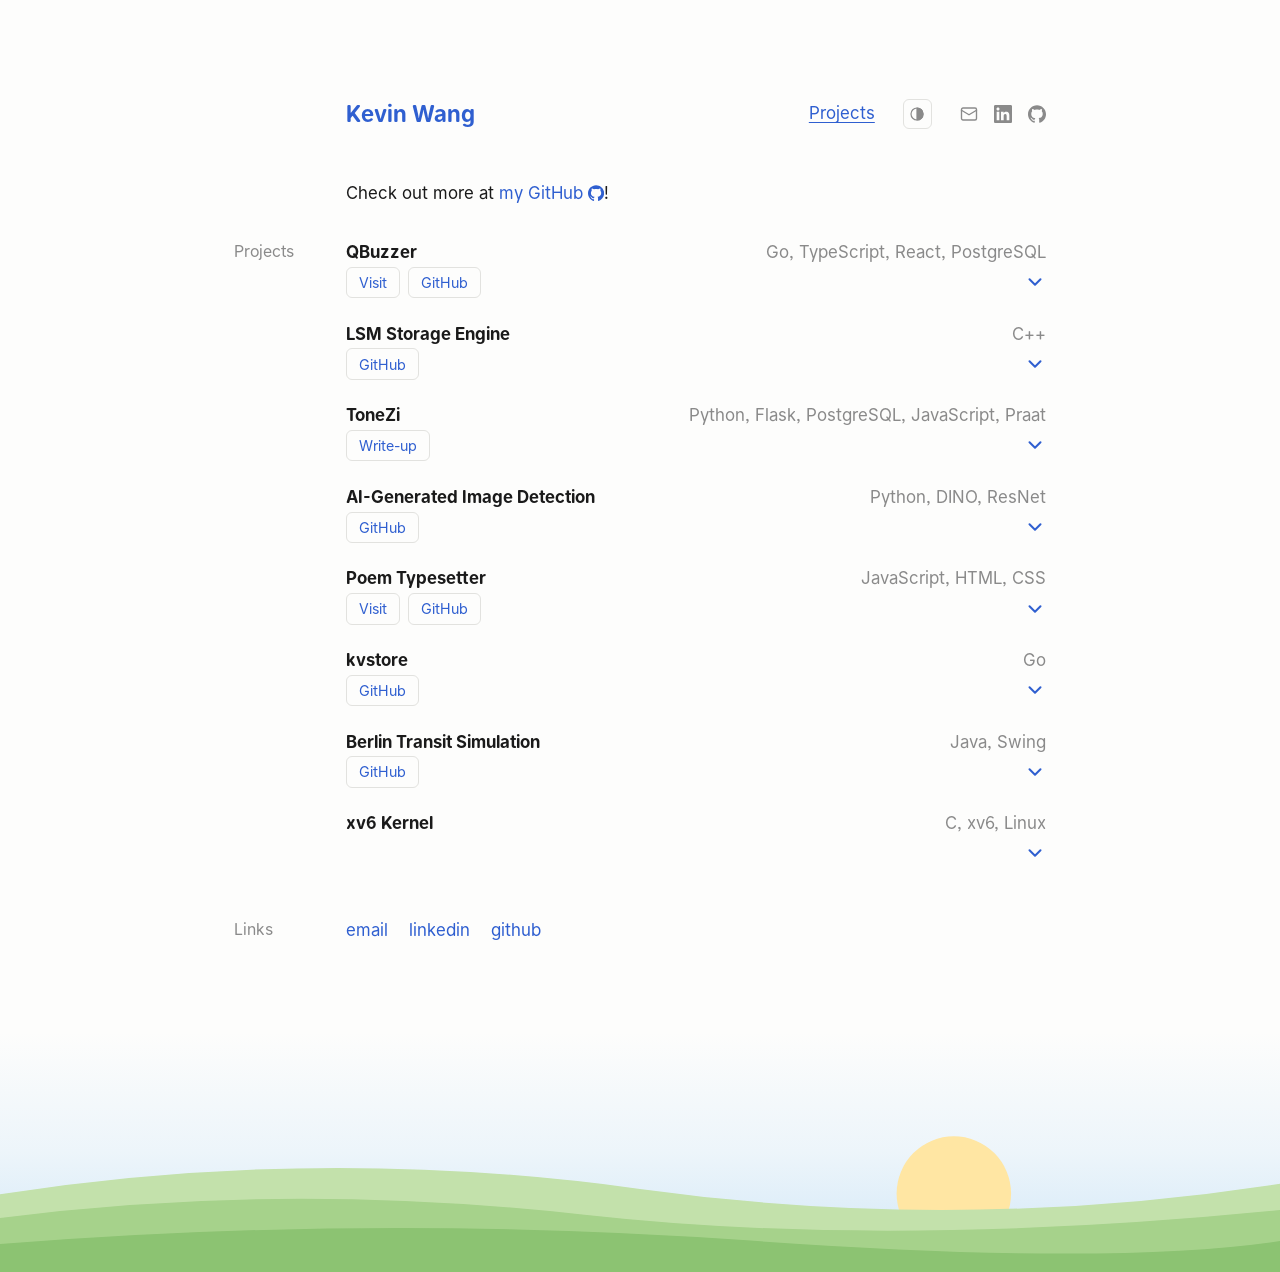
==== commit bfb768fa: "Switch to Allo font, add About photo, open project links in new tabs, fix mobile overflow - Replace " ====
--- a/projects/index.html
+++ b/projects/index.html
@@ -4,12 +4,12 @@
   <meta charset="utf-8">
   <meta name="viewport" content="width=device-width, initial-scale=1">
   <title>Projects · Kevin Wang</title>
-  <meta name="description" content="Kevin Wang — CS + Math at Georgia Tech. Distributed systems, operating systems, and ML.">
-  <link rel="preload" href="/fonts/Libron-Regular.ttf" as="font" type="font/ttf" crossorigin>
+  <meta name="description" content=""><!-- TODO: one-line site description for search results -->
+  <link rel="preload" href="/fonts/Allo-Regular.woff2" as="font" type="font/woff2" crossorigin>
   <!-- Tab icon: sun in a sky, matching the scene at the bottom. script.js swaps it with the theme picker. -->
   <link rel="icon" type="image/svg+xml" href="/favicon-light.svg" media="(prefers-color-scheme: light)">
   <link rel="icon" type="image/svg+xml" href="/favicon-dark.svg" media="(prefers-color-scheme: dark)">
-  <link rel="stylesheet" href="/style.css?v=17">
+  <link rel="stylesheet" href="/style.css?v=21">
   <script>
     (function () {
       var t = null;
@@ -18,8 +18,8 @@
       document.documentElement.dataset.theme = t;
     })();
   </script>
-  <!-- Umami analytics: replace YOUR-WEBSITE-ID with the ID from your Umami dashboard -->
-  <script defer src="https://cloud.umami.is/script.js" data-website-id="YOUR-WEBSITE-ID"></script>
+  <!-- Umami analytics -->
+  <script defer src="https://cloud.umami.is/script.js" data-website-id="af165b88-8970-43d9-ad82-3dfdad4816d4"></script>
 </head>
 <body>
   <svg width="0" height="0" style="position:absolute" aria-hidden="true">
@@ -77,11 +77,11 @@
                 <span class="row"><span><b>QBuzzer</b></span><span class="date">Go, TypeScript, React, PostgreSQL</span></span>
                 <span class="exp-title"><span></span><svg class="chev" viewBox="0 0 24 24" aria-hidden="true"><path d="m6 9 6 6 6-6"/></svg></span>
               </button>
-              <span class="proj-links"><a class="button" href="https://qbuzzer-kevinw93.fly.dev/" data-umami-event="qbuzzer-visit">Visit</a><a class="button" href="https://github.com/kevinw93/QBuzzer">GitHub</a></span>
+              <span class="proj-links"><a class="button" target="_blank" rel="noopener" href="https://qbuzzer-kevinw93.fly.dev/" data-umami-event="qbuzzer-visit">Visit</a><a class="button" target="_blank" rel="noopener" href="https://github.com/kevinw93/QBuzzer">GitHub</a></span>
             </div>
             <div class="exp-body" id="proj-2">
               <div>
-                <p>A live quiz bowl buzzer: the moderator reads over voice chat, players buzz in the browser, and the server corrects for network latency to decide who was first.</p>
+                <!-- TODO: write this project\'s description -->
               </div>
             </div>
           </li>
@@ -91,11 +91,11 @@
                 <span class="row"><span><b>LSM Storage Engine</b></span><span class="date">C++</span></span>
                 <span class="exp-title"><span></span><svg class="chev" viewBox="0 0 24 24" aria-hidden="true"><path d="m6 9 6 6 6-6"/></svg></span>
               </button>
-              <span class="proj-links"><a class="button" href="https://github.com/kevinw93/lsm-database">GitHub</a></span>
+              <span class="proj-links"><a class="button" target="_blank" rel="noopener" href="https://github.com/kevinw93/lsm-database">GitHub</a></span>
             </div>
             <div class="exp-body" id="proj-1">
               <div>
-                <p>An LSM-tree key-value engine with a write-ahead log, lock-free skiplist memtable, SSTables with Bloom filters, leveled compaction, and snapshots. Standard library only.</p>
+                <!-- TODO: write this project\'s description -->
               </div>
             </div>
           </li>
@@ -105,11 +105,11 @@
                 <span class="row"><span><b>ToneZi</b></span><span class="date">Python, Flask, PostgreSQL, JavaScript, Praat</span></span>
                 <span class="exp-title"><span></span><svg class="chev" viewBox="0 0 24 24" aria-hidden="true"><path d="m6 9 6 6 6-6"/></svg></span>
               </button>
-              <span class="proj-links"><a class="button" href="/projects/tonezi/">Write-up</a></span>
+              <span class="proj-links"><a class="button" target="_blank" rel="noopener" href="/projects/tonezi/">Write-up</a></span>
             </div>
             <div class="exp-body" id="proj-6">
               <div>
-                <p>Pronunciation and writing practice for Chinese learners, used by two Chinese classes at Georgia Tech.</p>
+                <!-- TODO: write this project\'s description -->
               </div>
             </div>
           </li>
@@ -119,11 +119,11 @@
                 <span class="row"><span><b>AI-Generated Image Detection</b></span><span class="date">Python, DINO, ResNet</span></span>
                 <span class="exp-title"><span></span><svg class="chev" viewBox="0 0 24 24" aria-hidden="true"><path d="m6 9 6 6 6-6"/></svg></span>
               </button>
-              <span class="proj-links"><a class="button" href="https://github.com/kevinw93/ML4641">GitHub</a></span>
+              <span class="proj-links"><a class="button" target="_blank" rel="noopener" href="https://github.com/kevinw93/ML4641">GitHub</a></span>
             </div>
             <div class="exp-body" id="proj-4">
               <div>
-                <p>Telling real images from AI-generated ones with DINO embeddings, classical classifiers, and fine-tuned ResNets, tested against compression, blur, and noise.</p>
+                <!-- TODO: write this project\'s description -->
               </div>
             </div>
           </li>
@@ -133,11 +133,11 @@
                 <span class="row"><span><b>Poem Typesetter</b></span><span class="date">JavaScript, HTML, CSS</span></span>
                 <span class="exp-title"><span></span><svg class="chev" viewBox="0 0 24 24" aria-hidden="true"><path d="m6 9 6 6 6-6"/></svg></span>
               </button>
-              <span class="proj-links"><a class="button" href="/projects/poem-typesetter/" data-umami-event="poem-typesetter-open">Visit</a><a class="button" href="https://github.com/kevinw93/poem-typesetter">GitHub</a></span>
+              <span class="proj-links"><a class="button" target="_blank" rel="noopener" href="/poem-typesetter/" data-umami-event="poem-typesetter-open">Visit</a><a class="button" target="_blank" rel="noopener" href="https://github.com/kevinw93/poem-typesetter">GitHub</a></span>
             </div>
             <div class="exp-body" id="proj-3">
               <div>
-                <p>Typeset poetry in the browser with per-line fonts, sizes, and alignment, then export high-resolution PNGs or JPEGs.</p>
+                <!-- TODO: write this project\'s description -->
               </div>
             </div>
           </li>
@@ -147,11 +147,11 @@
                 <span class="row"><span><b>kvstore</b></span><span class="date">Go</span></span>
                 <span class="exp-title"><span></span><svg class="chev" viewBox="0 0 24 24" aria-hidden="true"><path d="m6 9 6 6 6-6"/></svg></span>
               </button>
-              <span class="proj-links"><a class="button" href="https://github.com/kevinw93/kvstore">GitHub</a></span>
+              <span class="proj-links"><a class="button" target="_blank" rel="noopener" href="https://github.com/kevinw93/kvstore">GitHub</a></span>
             </div>
             <div class="exp-body" id="proj-0">
               <div>
-                <p>A Dynamo-style key-value store with consistent hashing, quorum replication, Lamport timestamps, and read repair over a custom TCP protocol. Standard library only.</p>
+                <!-- TODO: write this project\'s description -->
               </div>
             </div>
           </li>
@@ -161,11 +161,11 @@
                 <span class="row"><span><b>Berlin Transit Simulation</b></span><span class="date">Java, Swing</span></span>
                 <span class="exp-title"><span></span><svg class="chev" viewBox="0 0 24 24" aria-hidden="true"><path d="m6 9 6 6 6-6"/></svg></span>
               </button>
-              <span class="proj-links"><a class="button" href="https://github.com/kevinw93/Berlin-Public-Transport-Simulation">GitHub</a></span>
+              <span class="proj-links"><a class="button" target="_blank" rel="noopener" href="https://github.com/kevinw93/Berlin-Public-Transport-Simulation">GitHub</a></span>
             </div>
             <div class="exp-body" id="proj-5">
               <div>
-                <p>A discrete-event simulation of a U-Bahn, S-Bahn, tram, and bus network, with passenger exchange, vehicle capacity, and hazards that delay routes.</p>
+                <!-- TODO: write this project\'s description -->
               </div>
             </div>
           </li>
@@ -179,7 +179,7 @@
             </div>
             <div class="exp-body" id="proj-7">
               <div>
-                <p>Copy-on-write, lazy allocation, a threading library, and a CFS scheduler (17% faster on benchmarks).</p>
+                <!-- TODO: write this project\'s description -->
               </div>
             </div>
           </li>
@@ -215,6 +215,6 @@
     </svg>
   </footer>
 
-  <script src="/script.js?v=17"></script>
+  <script src="/script.js?v=21"></script>
 </body>
 </html>
--- a/style.css
+++ b/style.css
@@ -1,17 +1,17 @@
-/* Libron by Nico Verbruggen, SIL Open Font License 1.1 (see fonts/OFL.txt) */
+/* Allo by Josh Puckett, SIL Open Font License 1.1 (see fonts/OFL.txt) */
 @font-face {
-  font-family: "Libron";
-  src: url("fonts/Libron-Regular.ttf") format("truetype");
+  font-family: "Allo";
+  src: url("fonts/Allo-Regular.woff2") format("woff2");
   font-weight: 400; font-style: normal; font-display: swap;
 }
 @font-face {
-  font-family: "Libron";
-  src: url("fonts/Libron-Italic.ttf") format("truetype");
+  font-family: "Allo";
+  src: url("fonts/Allo-Oblique.woff2") format("woff2");
   font-weight: 400; font-style: italic; font-display: swap;
 }
 @font-face {
-  font-family: "Libron";
-  src: url("fonts/Libron-Bold.ttf") format("truetype");
+  font-family: "Allo";
+  src: url("fonts/Allo-Bold.woff2") format("woff2");
   font-weight: 700; font-style: normal; font-display: swap;
 }
 
@@ -72,7 +72,7 @@
 body {
   background: var(--bg);
   color: var(--fg);
-  font: 17px/1.6 "Libron", Georgia, serif;
+  font: 17px/1.6 "Allo", -apple-system, BlinkMacSystemFont, "Segoe UI", sans-serif;
   -webkit-font-smoothing: antialiased;
 }
 
@@ -155,7 +155,7 @@
 
 section {
   display: grid;
-  grid-template-columns: var(--label-w) 1fr;
+  grid-template-columns: var(--label-w) minmax(0, 1fr);
   margin-bottom: 2.5rem;
 }
 
@@ -180,6 +180,7 @@
   color: var(--muted);
   white-space: nowrap;
 }
+.proj .date { white-space: normal; text-align: right; } /* long tech lists wrap instead of widening the page */
 
 li p { color: var(--muted); }
 
@@ -359,10 +360,23 @@
 .proj-links a { pointer-events: auto; background: var(--bg); }
 .proj-links a:hover { background: var(--hover); }
 
+/* About: text on the left, photo on the right */
+.about { display: flex; align-items: flex-start; gap: 1.75rem; }
+.about p { flex: 1; }
+.about-photo {
+  order: 1; /* photo comes after the text visually */
+  width: 11rem;
+  height: auto;
+  flex-shrink: 0;
+  border-radius: 10px;
+}
+
 @media (max-width: 560px) {
+  .about { flex-direction: column; }
+  .about-photo { order: 0; width: 9rem; }
   main { padding: 3rem 1.25rem; }
   header, .page-intro { padding-left: 0; }
-  section { grid-template-columns: 1fr; }
+  section { grid-template-columns: minmax(0, 1fr); }
   h2 { margin-bottom: 0.5rem; }
 }
 
